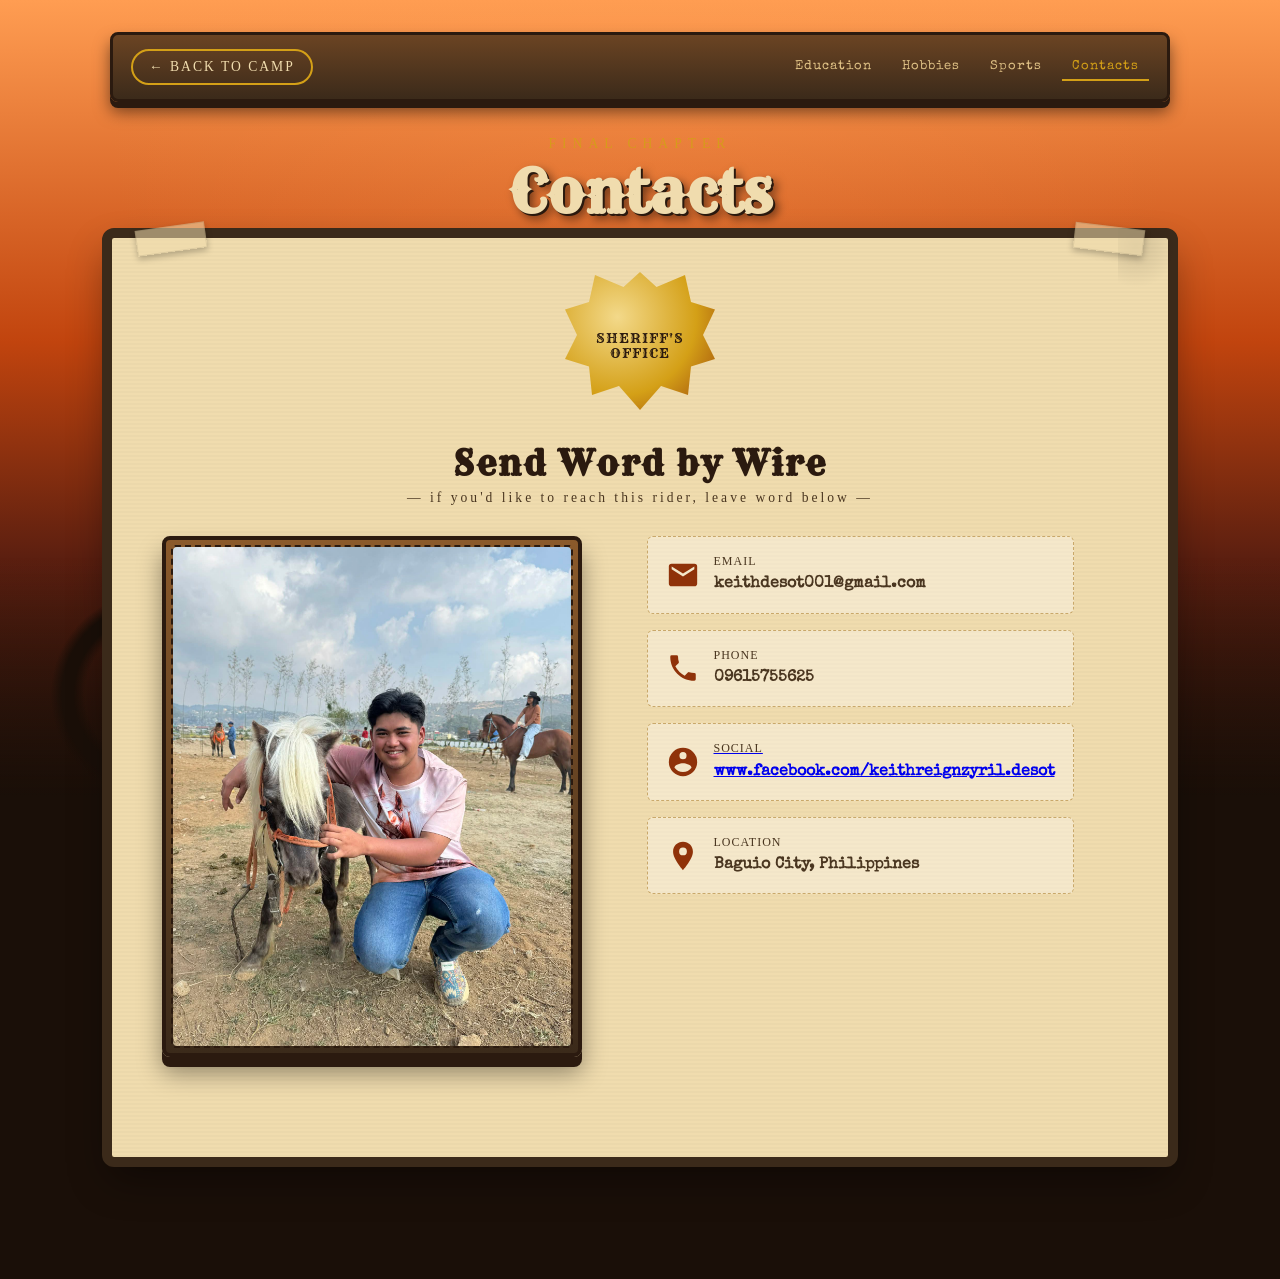
==== contacts.html @ 687a542a "Add files via upload" ====
<!DOCTYPE html>
<html lang="en">
<head>
<meta charset="UTF-8">
<meta name="viewport" content="width=device-width, initial-scale=1.0">
<title>Contacts — About Me</title>
<link rel="stylesheet" href="style.css">
</head>
<body>

<div class="embers" id="embers"></div>

<main class="stage">

  <div class="signpost">
    <a class="back" href="index.html">&#8592; BACK TO CAMP</a>
    <nav>
      <a href="education.html">Education</a>
      <a href="hobbies.html">Hobbies</a>
      <a href="sports.html">Sports</a>
      <a href="contacts.html" class="current">Contacts</a>
    </nav>
  </div>

  <div class="page-title">
    <div class="eyebrow">FINAL CHAPTER</div>
    <h1>Contacts</h1>
  </div>

  <section class="poster">
    <span class="tape tl"></span><span class="tape tr"></span>

    <div class="badge"><span>SHERIFF'S<br>OFFICE</span></div>

    <h2>Send Word by Wire</h2>
    <div class="poster-sub">— if you'd like to reach this rider, leave word below —</div>

    <div class="media-grid">
      <div>
        <div class="frame">
          <div class="photo-slot">
            <!-- 🖼️ Replace "portrait.jpg" with your actual photo file name -->
            <img src="MiniHorse.jpg" alt="Portrait photo" class="photo-img">
          </div>
        </div>
      </div>

      <ul class="contact-list">
        <li>
          <svg class="icon" viewBox="0 0 24 24"><path d="M20 4H4a2 2 0 0 0-2 2v12a2 2 0 0 0 2 2h16a2 2 0 0 0 2-2V6a2 2 0 0 0-2-2m0 4-8 5-8-5V6l8 5 8-5z"/></svg>
          <div><span class="lbl">EMAIL</span><span class="val">keithdesot001@gmail.com</span></div>
        </li>
        <li>
          <svg class="icon" viewBox="0 0 24 24"><path d="M6.6 10.8a15.1 15.1 0 0 0 6.6 6.6l2.2-2.2a1 1 0 0 1 1-.25c1.1.37 2.3.57 3.6.57a1 1 0 0 1 1 1V20a1 1 0 0 1-1 1C10.6 21 3 13.4 3 4a1 1 0 0 1 1-1h3.5a1 1 0 0 1 1 1c0 1.3.2 2.5.57 3.6a1 1 0 0 1-.25 1z"/></svg>
          <div><span class="lbl">PHONE</span><span class="val">09615755625</span></div>
        </li>
        <li>
          <svg class="icon" viewBox="0 0 24 24"><path d="M12 2a10 10 0 1 0 0 20 10 10 0 0 0 0-20m0 3a2.5 2.5 0 1 1 0 5 2.5 2.5 0 0 1 0-5m0 14a7.5 7.5 0 0 1-6-3c0-2 4-3.1 6-3.1s6 1.1 6 3.1a7.5 7.5 0 0 1-6 3z"/></svg>
          <div><a href="https://www.facebook.com/keithreignzyril.desot"><span class="lbl">SOCIAL</span><span class="val">www.facebook.com/keithreignzyril.desot</span></a></div>
        </li>
        <li>
          <svg class="icon" viewBox="0 0 24 24"><path d="M12 2C8 2 5 5 5 9c0 5.2 7 13 7 13s7-7.8 7-13c0-4-3-7-7-7m0 9.5A2.5 2.5 0 1 1 12 6a2.5 2.5 0 0 1 0 5.5z"/></svg>
          <div><span class="lbl">LOCATION</span><span class="val">Baguio City, Philippines</span></div>
        </li>
      </ul>
    </div>


    </div>
  </section>

</main>

<script>
  const layer = document.getElementById('embers');
  for(let i=0;i<16;i++){
    const s = document.createElement('span');
    s.style.left = (Math.random()*100)+'vw';
    const size = 2 + Math.random()*3;
    s.style.width = size+'px'; s.style.height = size+'px';
    s.style.animationDuration = (6+Math.random()*8)+'s';
    s.style.animationDelay = (Math.random()*10)+'s';
    layer.appendChild(s);
  }
</script>

</body>
</html>
---- style.css ----
/* ============================================================
   ABOUT ME — A COWBOY'S TALE
   Shared saloon/wanted-poster design system
   ============================================================ */

@import url('https://fonts.googleapis.com/css2?family=Rye&family=Special+Elite&family=IM+Fell+English+SC&display=swap');

:root{
  --sky-top:#ff9d52;
  --sky-mid:#c1440e;
  --sky-low:#5c1f10;
  --night:#1a0f08;
  --wood-dark:#3b2a1a;
  --wood-mid:#6b4423;
  --wood-light:#8b5a2b;
  --plank:#734b28;
  --parchment:#f0dcae;
  --parchment-dark:#e0c286;
  --parchment-shadow:#c9a86a;
  --rust:#c1440e;
  --rust-dark:#8f3209;
  --gold:#d4a017;
  --ink:#2b1a0f;
  --ink-soft:#4a3620;
  --rope:#a9793f;

  --font-display:'Rye', serif;
  --font-body:'Special Elite', 'Courier New', monospace;
  --font-caption:'IM Fell English SC', serif;
}

*{ box-sizing:border-box; }

html,body{
  margin:0;
  padding:0;
  min-height:100vh;
  background:var(--night);
  font-family:var(--font-body);
  color:var(--ink);
}

body{
  background:
    radial-gradient(ellipse at 50% 0%, rgba(255,157,82,.25), transparent 60%),
    linear-gradient(180deg, var(--sky-top) 0%, var(--sky-mid) 38%, var(--sky-low) 62%, var(--night) 100%);
  background-attachment:fixed;
  position:relative;
  overflow-x:hidden;
}

/* ---- distant desert silhouette, drawn once, fixed on every page ---- */
body::before{
  content:"";
  position:fixed;
  left:0; right:0; bottom:0;
  height:38vh;
  background:
    radial-gradient(circle at 12% 40%, transparent 0 6%, var(--night) 7% 8%, transparent 9%) no-repeat,
    linear-gradient(180deg, transparent, var(--night) 70%);
  z-index:0;
  pointer-events:none;
}

/* rising embers / dust motes */
.embers{ position:fixed; inset:0; z-index:0; pointer-events:none; overflow:hidden; }
.embers span{
  position:absolute;
  bottom:-10px;
  width:4px; height:4px;
  border-radius:50%;
  background:var(--gold);
  opacity:.75;
  box-shadow:0 0 6px 2px rgba(212,160,23,.6);
  animation:rise linear infinite;
}
@keyframes rise{
  0%{ transform:translateY(0) translateX(0); opacity:0; }
  10%{ opacity:.8; }
  100%{ transform:translateY(-105vh) translateX(20px); opacity:0; }
}

/* ============================================================
   LAYOUT SHELL
   ============================================================ */
.stage{
  position:relative;
  z-index:1;
  max-width:1100px;
  margin:0 auto;
  padding:32px 20px 80px;
  min-height:100vh;
}

/* ============================================================
   HOME / MAIN MENU
   ============================================================ */
.title-wrap{
  text-align:center;
  margin:26px 0 46px;
}

.eyebrow{
  font-family:var(--font-caption);
  letter-spacing:6px;
  color:var(--parchment);
  font-size:.85rem;
  opacity:.85;
}

.big-title{
  font-family:var(--font-display);
  font-size:clamp(2.6rem, 8vw, 5.2rem);
  color:var(--parchment);
  text-shadow:
    0 0 2px #000,
    3px 3px 0 var(--ink),
    6px 6px 14px rgba(0,0,0,.55);
  margin:6px 0;
  line-height:1;
}

.subtitle{
  font-family:var(--font-body);
  color:var(--parchment-dark);
  font-size:1.05rem;
  letter-spacing:2px;
}

.rope-divider{
  width:min(520px,80%);
  margin:26px auto;
  height:14px;
  position:relative;
}
.rope-divider::before{
  content:"";
  position:absolute; inset:0;
  top:50%; height:4px; transform:translateY(-50%);
  background:repeating-linear-gradient(90deg, var(--rope) 0 10px, #8a5f30 10px 20px);
  border-radius:4px;
  box-shadow:0 2px 3px rgba(0,0,0,.5);
}
.rope-divider::after{
  content:"★";
  position:absolute; left:50%; top:50%;
  transform:translate(-50%,-50%);
  color:var(--gold);
  background:var(--night);
  padding:0 10px;
}

/* ---- hero circular portrait ---- */
.hero-portrait{
  display:flex;
  flex-direction:column;
  align-items:center;
  gap:18px;
  margin:0 0 40px;
}

/* ============================================================
   📐 CIRCLE PORTRAIT SIZE — edit here to change the size of the
   round photo on the home page. Keep width and height equal to
   keep it a perfect circle — this frame is always circular, not
   suited to landscape photos (those crop from the center).
   ============================================================ */
.portrait-frame{
  width:min(260px, 55vw);
  height:min(260px, 55vw);
  border-radius:50%;
  padding:10px;
  background:
    linear-gradient(180deg, var(--wood-light), var(--wood-dark));
  border:5px solid var(--ink);
  box-shadow:
    inset 0 2px 0 rgba(255,255,255,.15),
    inset 0 -6px 10px rgba(0,0,0,.4),
    0 10px 0 var(--ink),
    0 18px 28px rgba(0,0,0,.55);
  position:relative;
}
.portrait-frame::before{ /* rope trim ring */
  content:"";
  position:absolute; inset:-3px;
  border-radius:50%;
  border:3px dashed var(--rope);
  opacity:.65;
  pointer-events:none;
}

.portrait-slot{
  width:100%;
  height:100%;
  border-radius:50%;
  background:transparent;
  border:2px dashed var(--ink);
  display:flex;
  align-items:center;
  justify-content:center;
  position:relative;
  overflow:hidden;
}

.hero-text{
  text-align:center;
  max-width:520px;
  background:rgba(240,220,174,.14);
  border:1px dashed rgba(240,220,174,.4);
  border-radius:8px;
  padding:16px 24px;
}
.hero-text .hero-name{
  font-family:var(--font-display);
  font-size:1.5rem;
  color:var(--parchment);
  letter-spacing:2px;
  margin:0 0 6px;
  text-shadow:2px 2px 0 var(--ink);
}
.hero-text .hero-tagline{
  font-family:var(--font-body);
  color:var(--parchment-dark);
  font-size:.9rem;
  letter-spacing:1px;
  margin:0;
}

/* menu of wooden signs — compact row beneath the portrait */
.menu{
  list-style:none;
  margin:0 auto;
  padding:0;
  display:flex;
  flex-flow:row wrap;
  justify-content:center;
  gap:14px;
  max-width:640px;
}

.menu a{
  display:block;
  text-decoration:none;
  text-align:center;
  font-family:var(--font-display);
  font-size:1.15rem;
  letter-spacing:2px;
  color:var(--parchment);
  padding:12px 20px;
  background:
    linear-gradient(180deg, var(--wood-light), var(--wood-mid) 55%, var(--wood-dark));
  border:3px solid var(--ink);
  border-radius:6px;
  box-shadow:
    inset 0 2px 0 rgba(255,255,255,.15),
    inset 0 -4px 8px rgba(0,0,0,.4),
    0 5px 0 var(--ink),
    0 9px 12px rgba(0,0,0,.5);
  position:relative;
  transform:rotate(var(--tilt,0deg));
  transition:transform .18s ease, box-shadow .18s ease, filter .18s ease;
}
.menu li{ flex:1 1 130px; max-width:200px; }
.menu li:nth-child(1) a{ --tilt:-1.2deg; }
.menu li:nth-child(2) a{ --tilt:1deg; }
.menu li:nth-child(3) a{ --tilt:-0.8deg; }
.menu li:nth-child(4) a{ --tilt:1.3deg; }

.menu a::before{
  content:"";
  position:absolute; top:8px; left:8px; right:8px; bottom:8px;
  border:1px dashed rgba(240,220,174,.35);
  border-radius:3px;
  pointer-events:none;
}
.menu a .tag{
  display:block;
  font-family:var(--font-caption);
  font-size:.62rem;
  letter-spacing:2px;
  color:var(--gold);
  margin-top:3px;
}

.menu a:hover, .menu a:focus-visible{
  transform:rotate(0deg) translateY(-3px) scale(1.03);
  box-shadow:
    inset 0 2px 0 rgba(255,255,255,.2),
    inset 0 -4px 8px rgba(0,0,0,.4),
    0 6px 0 var(--ink),
    0 14px 18px rgba(0,0,0,.55);
  filter:brightness(1.08);
  outline:none;
}

.menu a:active{ transform:translateY(2px); }

/* nail heads on sign corners */
.menu a::after{
  content:"";
  position:absolute;
  width:10px; height:10px;
  top:6px; left:6px;
  background:radial-gradient(circle at 35% 30%, #eee, #777 60%, #333);
  border-radius:50%;
  box-shadow:0 0 0 1px rgba(0,0,0,.4);
}

.footer-note{
  text-align:center;
  margin-top:50px;
  color:var(--parchment-dark);
  font-family:var(--font-caption);
  letter-spacing:2px;
  font-size:.85rem;
  opacity:.8;
}

/* ============================================================
   SUB-PAGE HEADER / SIGNPOST NAV
   ============================================================ */
.signpost{
  display:flex;
  flex-wrap:wrap;
  align-items:center;
  justify-content:space-between;
  gap:14px;
  padding:14px 18px;
  background:linear-gradient(180deg, var(--wood-mid), var(--wood-dark));
  border:3px solid var(--ink);
  border-radius:8px;
  box-shadow:0 6px 0 var(--ink), 0 10px 16px rgba(0,0,0,.5);
  margin-bottom:34px;
}

.signpost .back{
  font-family:var(--font-caption);
  letter-spacing:2px;
  color:var(--parchment);
  text-decoration:none;
  border:2px solid var(--gold);
  border-radius:40px;
  padding:8px 16px;
  font-size:.85rem;
  transition:background .15s ease, color .15s ease;
}
.signpost .back:hover{ background:var(--gold); color:var(--ink); }

.signpost nav{
  display:flex;
  gap:10px;
  flex-wrap:wrap;
}
.signpost nav a{
  font-family:var(--font-body);
  font-size:.8rem;
  letter-spacing:1px;
  color:var(--parchment-dark);
  text-decoration:none;
  padding:6px 10px;
  border-bottom:2px solid transparent;
}
.signpost nav a.current{ color:var(--gold); border-color:var(--gold); }
.signpost nav a:hover{ color:var(--parchment); border-color:var(--parchment-dark); }

.page-title{
  text-align:center;
  margin-bottom:8px;
}
.page-title .eyebrow{ color:var(--gold); }
.page-title h1{
  font-family:var(--font-display);
  font-size:clamp(2.2rem,6vw,3.6rem);
  color:var(--parchment);
  text-shadow:2px 2px 0 var(--ink), 5px 5px 10px rgba(0,0,0,.5);
  margin:4px 0 0;
}

/* ============================================================
   WANTED POSTER (parchment content card)
   ============================================================ */
.poster{
  background:
    repeating-linear-gradient(0deg, rgba(0,0,0,.02) 0 2px, transparent 2px 4px),
    var(--parchment);
  border:2px solid var(--parchment-shadow);
  outline:10px solid var(--wood-dark);
  outline-offset:-2px;
  border-radius:4px;
  padding:34px clamp(18px,4vw,50px) 40px;
  margin-bottom:40px;
  position:relative;
  box-shadow:0 18px 40px rgba(0,0,0,.45);
}
.poster::before{ /* torn/aged corner */
  content:"";
  position:absolute; top:-10px; right:-10px;
  width:60px; height:60px;
  background:radial-gradient(circle at 30% 30%, rgba(0,0,0,.12), transparent 70%);
  pointer-events:none;
}
.poster h2{
  font-family:var(--font-display);
  color:var(--ink);
  font-size:clamp(1.5rem,4vw,2.1rem);
  text-align:center;
  letter-spacing:2px;
  margin:0 0 6px;
}
.poster .poster-sub{
  text-align:center;
  font-family:var(--font-caption);
  color:var(--ink-soft);
  letter-spacing:3px;
  font-size:.85rem;
  margin-bottom:26px;
}
.poster p, .poster li{
  line-height:1.7;
  color:var(--ink-soft);
  font-size:1rem;
}
.poster h3{
  font-family:var(--font-display);
  color:var(--rust-dark);
  font-size:1.3rem;
  letter-spacing:1px;
  margin:0 0 4px;
  border-bottom:2px dashed var(--parchment-shadow);
  padding-bottom:6px;
}
.entry{ margin-bottom:28px; }
.entry:last-child{ margin-bottom:0; }
.entry .when{
  display:inline-block;
  font-family:var(--font-caption);
  color:var(--rust);
  letter-spacing:2px;
  font-size:.8rem;
  margin-bottom:6px;
}

/* small school-logo placeholder, sits beside the entry heading */
.entry-head{
  display:flex;
  align-items:center;
  gap:14px;
  margin-bottom:4px;
}
.entry-head .heading{ flex:1; }
.entry-head .heading h3{ margin-bottom:0; }
/* ============================================================
   📐 LOGO SIZE — edit here to change the size of the small
   school-logo boxes on the education page. width and height
   set the box size directly (in pixels).
   ============================================================ */
.school-logo{
  flex:none;
  width:56px;
  height:56px;
  border-radius:8px;
  background:transparent;
  border:2px dashed var(--ink);
  display:flex;
  align-items:center;
  justify-content:center;
  position:relative;
  overflow:hidden;
}

/* tape corners on the poster */
.tape{
  position:absolute;
  width:70px; height:26px;
  background:rgba(240,220,174,.55);
  border:1px solid rgba(0,0,0,.08);
  box-shadow:0 3px 6px rgba(0,0,0,.25);
}
.tape.tl{ top:-12px; left:24px; transform:rotate(-8deg); }
.tape.tr{ top:-12px; right:24px; transform:rotate(7deg); }

/* ============================================================
   MEDIA — photo frames & video placeholders (kept LARGE / visible)
   ============================================================ */
.media-grid{
  display:flex;
  flex-wrap:wrap;
  align-items:flex-start;
  justify-content:center;
  gap:20px;
  margin:30px 0 60px;
}
.media-grid > div{
  flex:1 1 300px;
  max-width:420px;
}
/* a reel-frame placed inside a media-grid shouldn't carry its
   own extra top/bottom margin — it would sit off-line from a
   photo frame next to it, which has no such margin */
.media-grid > .reel-frame{
  margin:0;
  flex:1 1 300px;
  max-width:420px;
}


.frame{
  background:linear-gradient(180deg, var(--wood-light), var(--wood-dark));
  border:4px solid var(--ink);
  border-radius:8px;
  padding:5px;
  box-shadow:0 10px 0 var(--ink), 0 16px 24px rgba(0,0,0,.4);
}

/* ============================================================
   📐 PHOTO FRAME SIZE — edit here to change the shape/size
   of the two photo frames on each page (education, hobbies, sports, contacts).

   - aspect-ratio: controls the SHAPE of the frame.
       4/5   = portrait (tall)  ← current default
       1/1   = square
       16/9  = landscape (wide) ← use this for landscape photos
       3/2   = classic landscape photo ratio
   - min-height: the smallest height the frame will ever be,
       regardless of screen width. Lower this if a landscape
       frame looks too tall on small screens.
   ============================================================ */
.photo-slot{
  width:100%;
  min-height:320px;
  aspect-ratio:4/5;
  background:transparent;
  border:2px dashed var(--ink);
  border-radius:4px;
  display:flex;
  align-items:center;
  justify-content:center;
  position:relative;
  overflow:hidden;
}

/* ============================================================
   📐 LANDSCAPE PHOTO FRAME — same as .photo-slot above, but
   fixed to a 16/9 wide shape for landscape photos. Adjust
   aspect-ratio or min-height here the same way as .photo-slot.
   ============================================================ */
.photo-slotLandscape{
  width:100%;
  min-height: 0%;
  aspect-ratio:16/9;
  background:transparent;
  border:2px dashed var(--ink);
  border-radius:4px;
  display:flex;
  align-items:center;
  justify-content:center;
  position:relative;
  overflow:hidden;
}

.frame-label{
  text-align:center;
  font-family:var(--font-body);
  color:var(--parchment);
  font-size:.85rem;
  margin-top:10px;
  letter-spacing:1px;
}

/* full-width video placeholder — an old western "picture show" screen */
.reel-frame{
  margin:34px 0;
  background:linear-gradient(180deg, var(--wood-mid), var(--wood-dark));
  border:6px solid var(--ink);
  border-radius:10px;
  padding:5px;
  box-shadow:0 12px 0 var(--ink), 0 20px 30px rgba(0,0,0,.5);
}

/* ============================================================
   📐 PORTRAIT VIDEO — add class="video-slot portrait" in the
   HTML (alongside the existing "video-slot" class) to switch
   that one video box to a tall phone-style shape instead of
   the default landscape box.
   ============================================================ */
.video-slot.portrait{
  aspect-ratio:9/16;
  min-height:0;
  max-width:420px;
  margin:0 auto;
}

/* ============================================================
   📐 PORTRAIT PHOTO (to match a portrait video) — add
   class="photo-slot portrait" in the HTML to switch that one
   photo to the exact same 9/16 tall shape as a portrait video,
   so the two line up as matching sizes side by side.
   ============================================================ */
.photo-slot.portrait{
  aspect-ratio:9/16;
  min-height:0;
  max-width:420px;
  margin:0 auto;
}

/* ============================================================
   📐 SIDE-BY-SIDE VIDEOS — wrap two or more .reel-frame blocks
   in a <div class="video-row"> ... </div> to lay them out next
   to each other instead of stacked. Automatically drops to a
   single column on narrow screens. "gap" controls the spacing
   between them.
   ============================================================ */
.video-row{
  display:flex;
  flex-wrap:wrap;
  justify-content:center;
  gap:24px;
  margin:34px 0;
}
.video-row .reel-frame{
  flex:1 1 280px;
  max-width:420px;
  margin:0;
}
/* ============================================================
   📐 VIDEO FRAME SIZE — edit here to change the size/shape of
   every video box (education, hobbies, sports, contacts).

   - min-height: current minimum height of the box (400px).
   - For a strict landscape 16:9 video frame instead, replace
     min-height with:  aspect-ratio:16/9;
   ============================================================ */
.video-slot{
  width:100%;
  min-height:400px;
  background:transparent;
  border:1px solid #000;
  border-radius:6px;
  display:flex;
  align-items:center;
  justify-content:center;
  position:relative;
  overflow:hidden;
}


/* badge used on contact page */
.badge{
  width:150px; height:150px;
  margin:0 auto 20px;
  position:relative;
  display:flex; align-items:center; justify-content:center;
  background:radial-gradient(circle at 35% 30%, #f3d98a, var(--gold) 55%, var(--rust-dark) 100%);
  clip-path:polygon(50% 0%,61% 10%,80% 2%,84% 20%,100% 25%,92% 42%,100% 58%,84% 63%,82% 82%,64% 76%,50% 92%,36% 76%,18% 82%,16% 63%,0% 58%,8% 42%,0% 25%,16% 20%,20% 2%,39% 10%);
  box-shadow:0 8px 18px rgba(0,0,0,.5);
}
.badge span{
  font-family:var(--font-display);
  color:var(--ink);
  font-size:.85rem;
  letter-spacing:1px;
  text-align:center;
  line-height:1.1;
}

.contact-list{
  list-style:none;
  padding:0;
  margin:0;
  display:grid;
  gap:16px;
  max-width:520px;
  margin:0 auto;
}
.contact-list li{
  display:flex;
  align-items:center;
  gap:14px;
  background:rgba(255,255,255,.35);
  border:1px dashed var(--parchment-shadow);
  border-radius:6px;
  padding:14px 18px;
  font-size:1rem;
}
.contact-list li .icon{
  width:34px; height:34px;
  flex:none;
  fill:var(--rust-dark);
}
.contact-list li .lbl{
  font-family:var(--font-caption);
  letter-spacing:1px;
  color:var(--ink-soft);
  display:block;
  font-size:.75rem;
}
.contact-list li .val{
  font-weight:bold;
}

@media (max-width:560px){
  .signpost{ flex-direction:column; align-items:stretch; text-align:center; }
  .signpost nav{ justify-content:center; }
}

/* ============================================================
   MEDIA — just type the file name into the src="" attribute
   in the HTML. Nothing here needs to change.

   📐 object-fit controls how a photo/video fills its frame:
     cover   = fills the frame completely, cropping the edges
               (good default — works for landscape or portrait photos)
     contain = shrinks the whole image to fit inside without
               cropping (may leave empty space on two sides)
   ============================================================ */
.photo-img,
.portrait-img,
.video-el{
  width:100%;
  height:100%;
  object-fit:cover;
  border-radius:inherit;
  display:block;
}
.logo-img{
  width:100%;
  height:100%;
  object-fit:contain;
  padding:6px;
  border-radius:inherit;
  display:block;
}
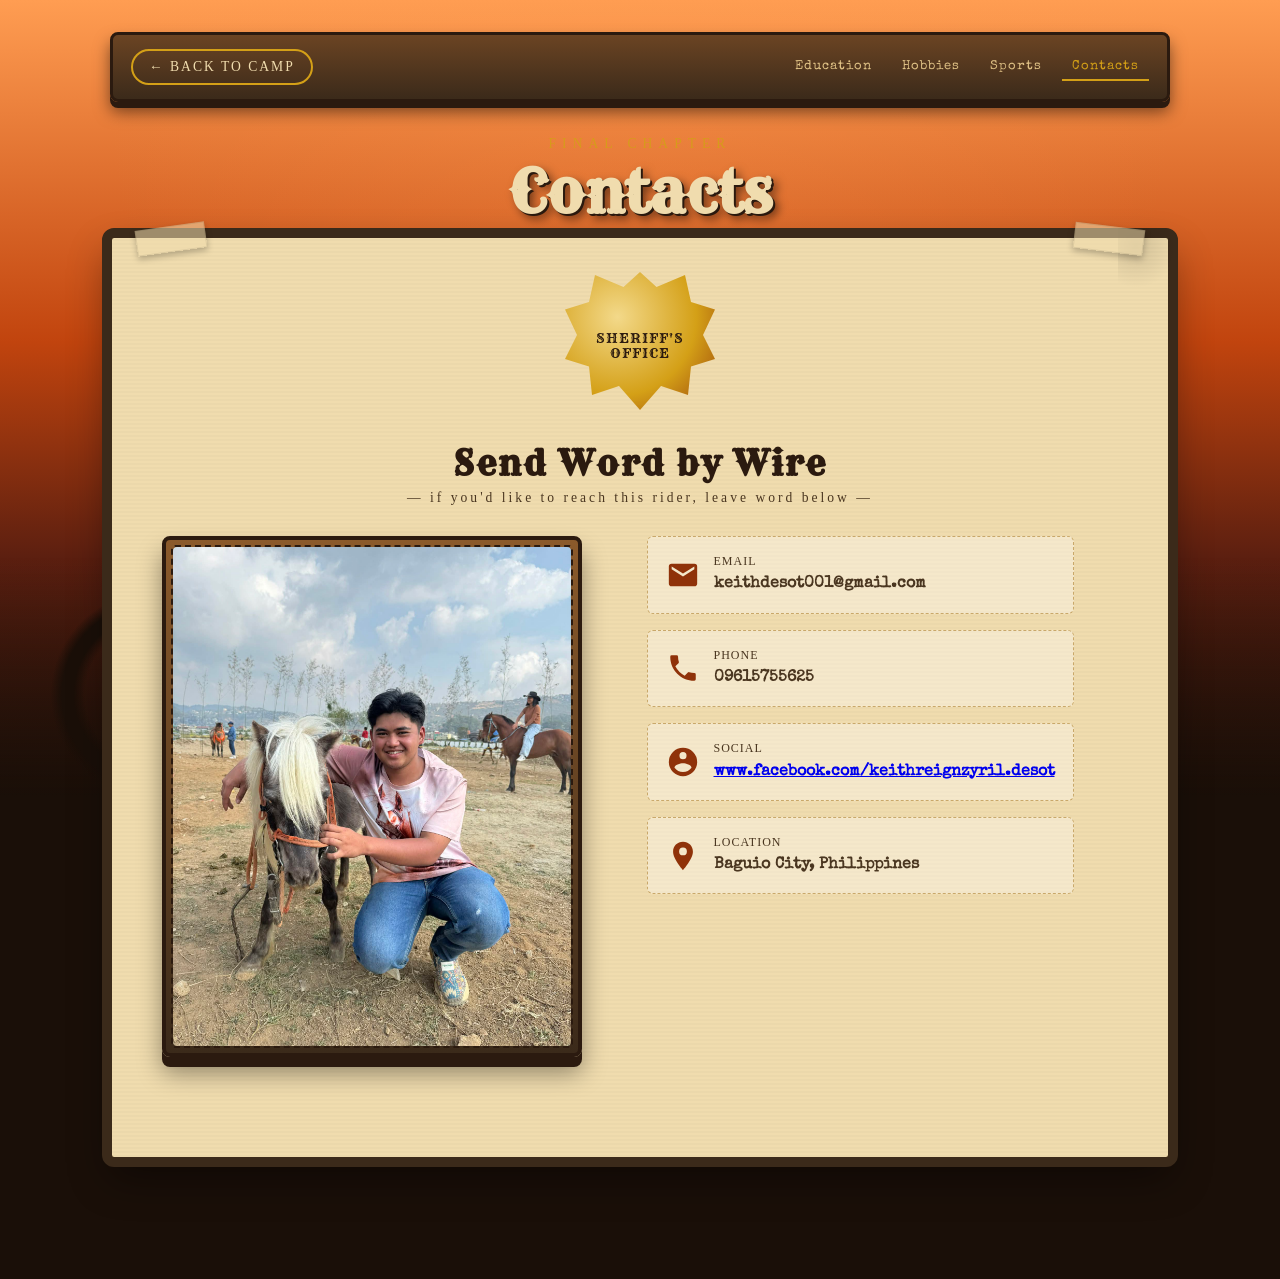
==== commit b36f5d4d: "Fix HTML structure for social link in contacts.html" ====
--- a/contacts.html
+++ b/contacts.html
@@ -56,7 +56,7 @@
         </li>
         <li>
           <svg class="icon" viewBox="0 0 24 24"><path d="M12 2a10 10 0 1 0 0 20 10 10 0 0 0 0-20m0 3a2.5 2.5 0 1 1 0 5 2.5 2.5 0 0 1 0-5m0 14a7.5 7.5 0 0 1-6-3c0-2 4-3.1 6-3.1s6 1.1 6 3.1a7.5 7.5 0 0 1-6 3z"/></svg>
-          <div><a href="https://www.facebook.com/keithreignzyril.desot"><span class="lbl">SOCIAL</span><span class="val">www.facebook.com/keithreignzyril.desot</span></a></div>
+          <div><span class="lbl">SOCIAL</span><a href="https://www.facebook.com/keithreignzyril.desot"><span class="val">www.facebook.com/keithreignzyril.desot</span></a></div>
         </li>
         <li>
           <svg class="icon" viewBox="0 0 24 24"><path d="M12 2C8 2 5 5 5 9c0 5.2 7 13 7 13s7-7.8 7-13c0-4-3-7-7-7m0 9.5A2.5 2.5 0 1 1 12 6a2.5 2.5 0 0 1 0 5.5z"/></svg>
--- a/style.css
+++ b/style.css
@@ -226,6 +226,20 @@
   margin:0;
 }
 
+/* quote sits OUTSIDE the boxed name/tagline card, below it —
+   plain text, no background or border */
+.hero-quote{
+  max-width:480px;
+  margin:16px auto 0;
+  text-align:center;
+  font-family:var(--font-body);
+  font-style:italic;
+  color:var(--parchment-dark);
+  font-size:.85rem;
+  letter-spacing:.5px;
+  line-height:1.5;
+}
+
 /* menu of wooden signs — compact row beneath the portrait */
 .menu{
   list-style:none;
@@ -456,11 +470,11 @@
    ============================================================ */
 .school-logo{
   flex:none;
-  width:56px;
-  height:56px;
+  width:88px;
+  height:88px;
   border-radius:8px;
   background:transparent;
-  border:2px dashed var(--ink);
+  border:none;
   display:flex;
   align-items:center;
   justify-content:center;
@@ -681,6 +695,7 @@
   border-radius:6px;
   padding:14px 18px;
   font-size:1rem;
+  min-width:0; /* lets long text below actually shrink/wrap instead of forcing the page wider */
 }
 .contact-list li .icon{
   width:34px; height:34px;
@@ -696,6 +711,7 @@
 }
 .contact-list li .val{
   font-weight:bold;
+  overflow-wrap:anywhere; /* wraps long unbroken text (like URLs) instead of overflowing */
 }
 
 @media (max-width:560px){
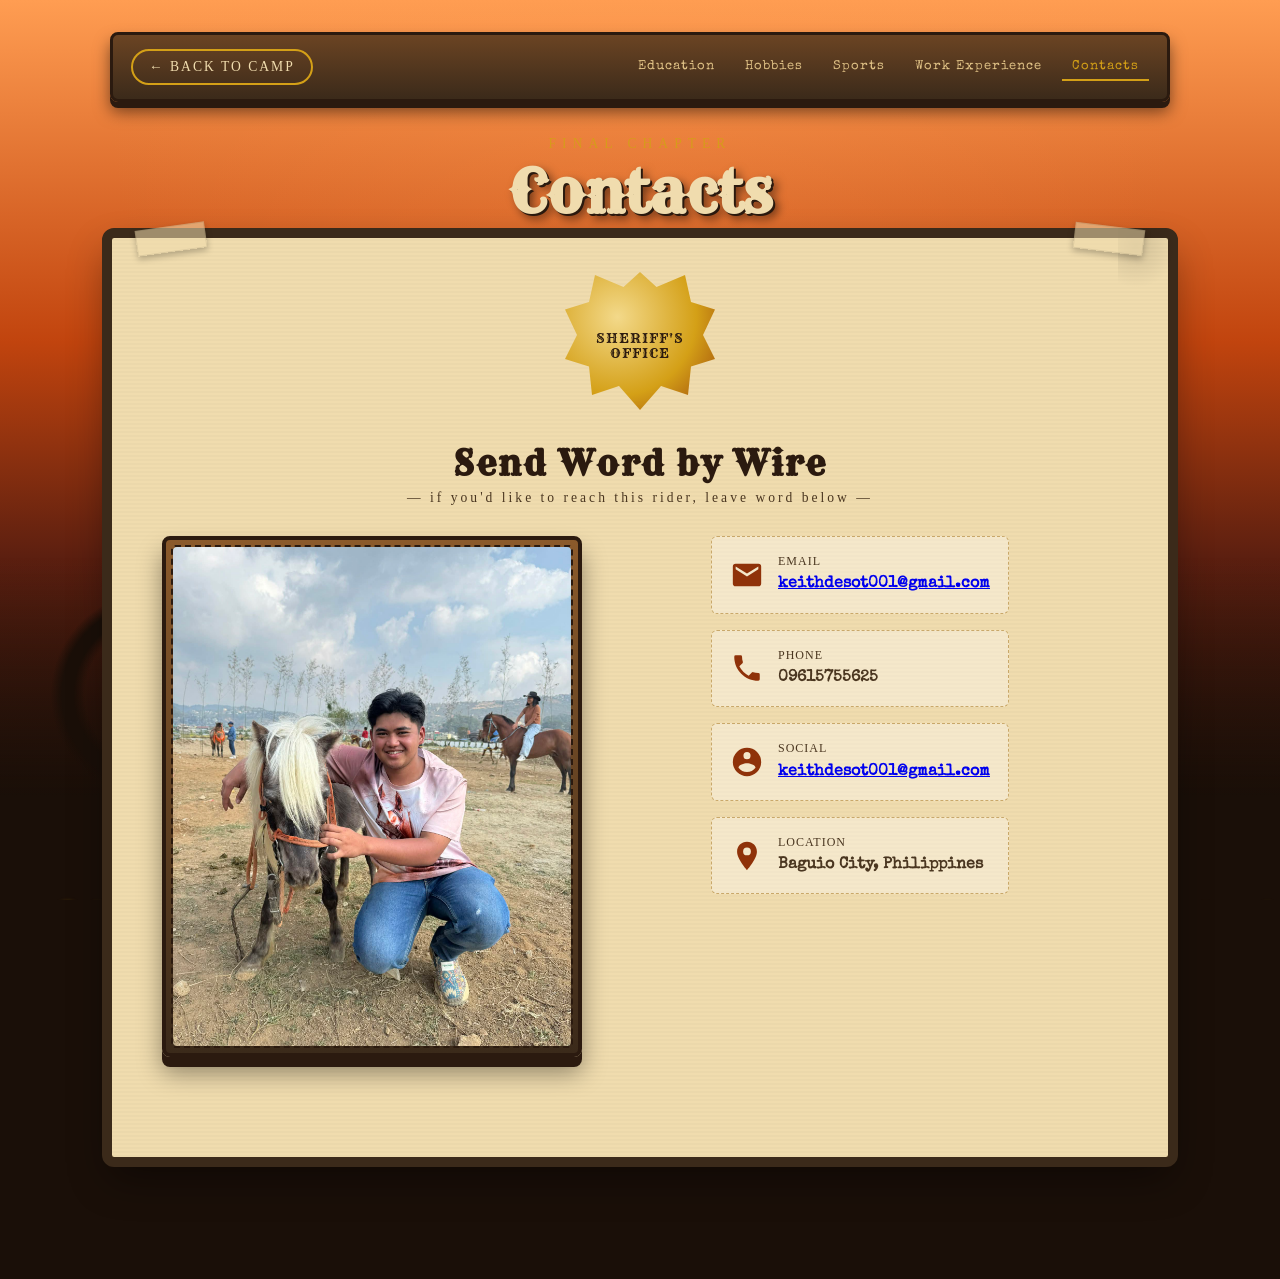
==== commit b75950a8: "Add files via upload" ====
--- a/contacts.html
+++ b/contacts.html
@@ -18,6 +18,7 @@
       <a href="education.html">Education</a>
       <a href="hobbies.html">Hobbies</a>
       <a href="sports.html">Sports</a>
+      <a href="work-experience.html">Work Experience</a>
       <a href="contacts.html" class="current">Contacts</a>
     </nav>
   </div>
@@ -48,7 +49,7 @@
       <ul class="contact-list">
         <li>
           <svg class="icon" viewBox="0 0 24 24"><path d="M20 4H4a2 2 0 0 0-2 2v12a2 2 0 0 0 2 2h16a2 2 0 0 0 2-2V6a2 2 0 0 0-2-2m0 4-8 5-8-5V6l8 5 8-5z"/></svg>
-          <div><span class="lbl">EMAIL</span><span class="val">keithdesot001@gmail.com</span></div>
+          <div><span class="lbl">EMAIL</span><span class="val"><a href="https://mail.google.com/mail/u/0/#search/keithdesot001%40gmail.com">keithdesot001@gmail.com</a></span></div>
         </li>
         <li>
           <svg class="icon" viewBox="0 0 24 24"><path d="M6.6 10.8a15.1 15.1 0 0 0 6.6 6.6l2.2-2.2a1 1 0 0 1 1-.25c1.1.37 2.3.57 3.6.57a1 1 0 0 1 1 1V20a1 1 0 0 1-1 1C10.6 21 3 13.4 3 4a1 1 0 0 1 1-1h3.5a1 1 0 0 1 1 1c0 1.3.2 2.5.57 3.6a1 1 0 0 1-.25 1z"/></svg>
@@ -56,7 +57,7 @@
         </li>
         <li>
           <svg class="icon" viewBox="0 0 24 24"><path d="M12 2a10 10 0 1 0 0 20 10 10 0 0 0 0-20m0 3a2.5 2.5 0 1 1 0 5 2.5 2.5 0 0 1 0-5m0 14a7.5 7.5 0 0 1-6-3c0-2 4-3.1 6-3.1s6 1.1 6 3.1a7.5 7.5 0 0 1-6 3z"/></svg>
-          <div><span class="lbl">SOCIAL</span><a href="https://www.facebook.com/keithreignzyril.desot"><span class="val">www.facebook.com/keithreignzyril.desot</span></a></div>
+          <div><span class="lbl">SOCIAL</span><span class="val"><a href="https://www.facebook.com/keithreignzyril.desot">keithdesot001@gmail.com</a></span></div>
         </li>
         <li>
           <svg class="icon" viewBox="0 0 24 24"><path d="M12 2C8 2 5 5 5 9c0 5.2 7 13 7 13s7-7.8 7-13c0-4-3-7-7-7m0 9.5A2.5 2.5 0 1 1 12 6a2.5 2.5 0 0 1 0 5.5z"/></svg>
@@ -65,8 +66,6 @@
       </ul>
     </div>
 
-
-    </div>
   </section>
 
 </main>
